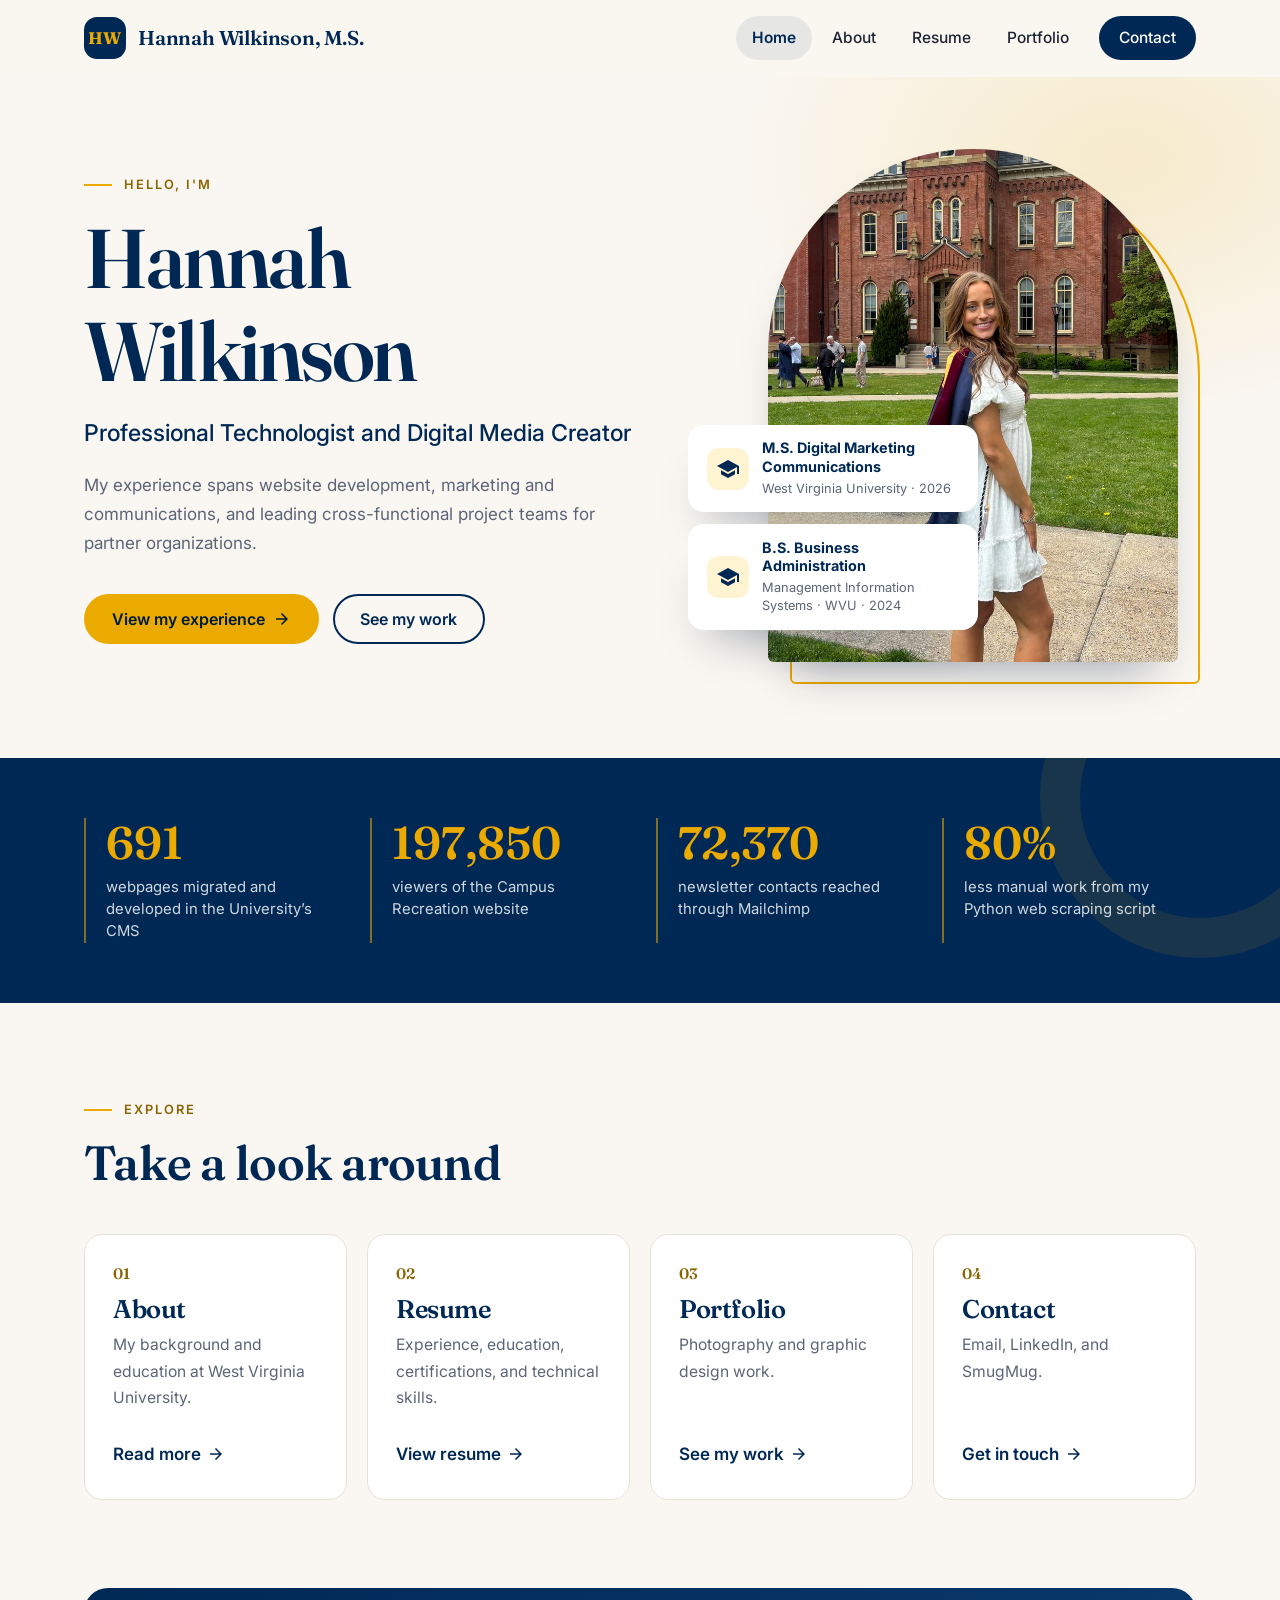
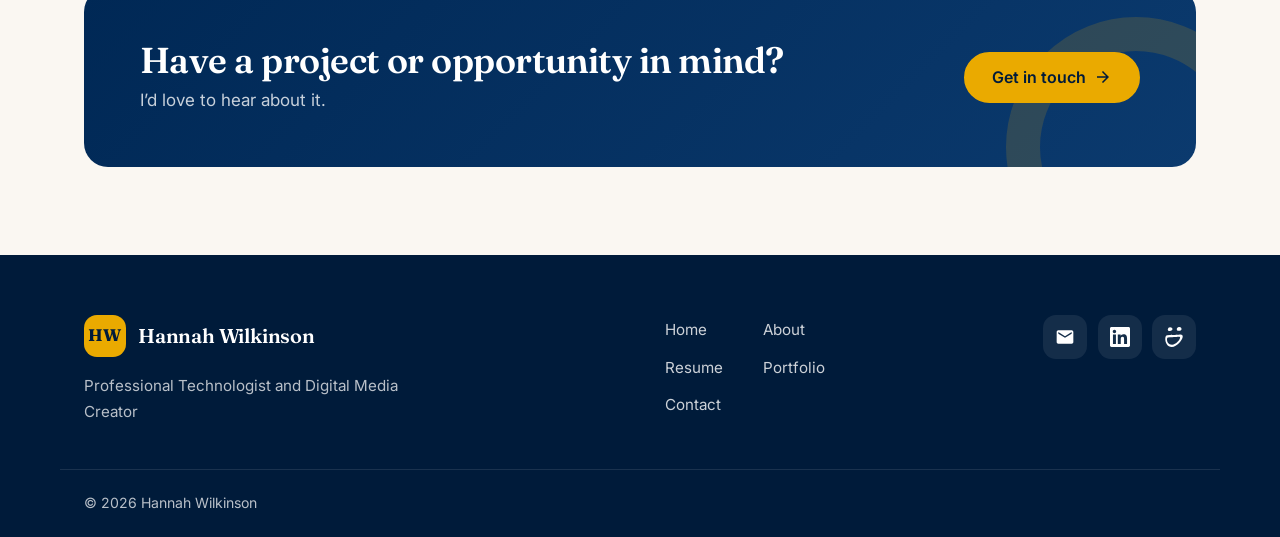
==== index.html @ df485276 "Add wedding, Audi, and graduation portrait photos; feature first photo in odd-sized collections Co-A" ====
<!doctype html>
<html lang="en">
  <head>
    <meta charset="utf-8" />
    <meta name="viewport" content="width=device-width, initial-scale=1" />
    <title>Hannah Wilkinson</title>
    <meta name="description" content="Hannah Wilkinson: website development, digital marketing, and project management experience, education, certifications, and skills." />
    <link rel="icon" href="favicon.svg" type="image/svg+xml" />
    <meta name="theme-color" content="#faf7f2" />
    <link rel="preconnect" href="https://fonts.googleapis.com" />
    <link rel="preconnect" href="https://fonts.gstatic.com" crossorigin />
    <link rel="stylesheet" href="https://fonts.googleapis.com/css2?family=Fraunces:opsz,wght@9..144,500;9..144,600;9..144,700&amp;family=Inter:wght@400;500;600;700&amp;display=swap" />
    <link rel="stylesheet" href="styles.css?v=20261120f" />
  </head>
  <body>
    <a class="skip-link" href="#main">Skip to main content</a>

    <header class="site-header">
      <div class="container nav">
        <a class="logo" href="index.html">
          <span class="logo-mark" aria-hidden="true">HW</span>
          <span class="logo-text">Hannah Wilkinson, M.S.</span>
        </a>
        <button class="menu-toggle" aria-expanded="false" aria-controls="site-nav">
          <span class="menu-icon" aria-hidden="true"></span>
          <span class="sr-only">Menu</span>
        </button>
        <nav id="site-nav" aria-label="Main">
          <ul>
            <li><a href="index.html" aria-current="page">Home</a></li>
            <li><a href="about.html">About</a></li>
            <li><a href="resume.html">Resume</a></li>
            <li><a href="portfolio.html">Portfolio</a></li>
            <li><a href="contact.html" class="nav-cta">Contact</a></li>
          </ul>
        </nav>
      </div>
    </header>

    <main id="main" class="page-home">
      <section class="hero">
        <div class="container hero-grid">
          <div class="hero-text">
            <p class="eyebrow">Hello, I'm</p>
            <h1>Hannah Wilkinson</h1>
            <p class="lead">Professional Technologist and Digital Media Creator</p>
            <p class="hero-sub">My experience spans website development, marketing and communications, and leading cross-functional project teams for partner organizations.</p>
            <div class="hero-actions">
              <a class="btn" href="resume.html">View my experience <svg class="btn-icon" viewBox="0 0 24 24" aria-hidden="true" focusable="false"><path d="M12 4l-1.41 1.41L16.17 11H4v2h12.17l-5.58 5.59L12 20l8-8-8-8z"/></svg></a>
              <a class="btn btn-ghost" href="portfolio.html">See my work</a>
            </div>
          </div>
          <div class="hero-media">
            <div class="hero-frame">
              <div class="hero-photo">
                <img src="images/about/hannah-portrait.jpg" width="800" height="1000" fetchpriority="high" alt="Hannah Wilkinson smiling over her shoulder in a white dress and graduation stole, in front of a historic red-brick campus building." />
              </div>
            </div>
            <div class="hero-badges">
              <div class="hero-badge hero-badge--ms">
                <span class="hero-badge-icon"><svg viewBox="0 0 24 24" aria-hidden="true" focusable="false"><path d="M5 13.18v4L12 21l7-3.82v-4L12 17l-7-3.82zM12 3 1 9l11 6 9-4.91V17h2V9L12 3z"/></svg></span>
                <span><strong>M.S. Digital Marketing Communications</strong><span>West Virginia University · 2026</span></span>
              </div>
              <div class="hero-badge hero-badge--bs">
                <span class="hero-badge-icon"><svg viewBox="0 0 24 24" aria-hidden="true" focusable="false"><path d="M5 13.18v4L12 21l7-3.82v-4L12 17l-7-3.82zM12 3 1 9l11 6 9-4.91V17h2V9L12 3z"/></svg></span>
                <span><strong>B.S. Business Administration</strong><span>Management Information Systems · WVU · 2024</span></span>
              </div>
            </div>
          </div>
        </div>
      </section>

      <section class="stats" aria-label="Highlights">
        <div class="container stats-grid">
          <div class="stat"><span class="stat-num" data-count="691">691</span><span class="stat-label">webpages migrated and developed in the University’s CMS</span></div>
          <div class="stat"><span class="stat-num" data-count="197850">197,850</span><span class="stat-label">viewers of the Campus Recreation website</span></div>
          <div class="stat"><span class="stat-num" data-count="72370">72,370</span><span class="stat-label">newsletter contacts reached through Mailchimp</span></div>
          <div class="stat"><span class="stat-num" data-count="80" data-suffix="%">80%</span><span class="stat-label">less manual work from my Python web scraping script</span></div>
        </div>
      </section>

      <section class="section explore">
        <div class="container">
          <div class="section-head">
            <p class="eyebrow">Explore</p>
            <h2>Take a look around</h2>
          </div>
          <div class="explore-grid">
            <a class="explore-card" href="about.html"><span class="explore-num">01</span><h3>About</h3><p>My background and education at West Virginia University.</p><span class="explore-link">Read more <svg viewBox="0 0 24 24" aria-hidden="true" focusable="false"><path d="M12 4l-1.41 1.41L16.17 11H4v2h12.17l-5.58 5.59L12 20l8-8-8-8z"/></svg></span></a>
            <a class="explore-card" href="resume.html"><span class="explore-num">02</span><h3>Resume</h3><p>Experience, education, certifications, and technical skills.</p><span class="explore-link">View resume <svg viewBox="0 0 24 24" aria-hidden="true" focusable="false"><path d="M12 4l-1.41 1.41L16.17 11H4v2h12.17l-5.58 5.59L12 20l8-8-8-8z"/></svg></span></a>
            <a class="explore-card" href="portfolio.html"><span class="explore-num">03</span><h3>Portfolio</h3><p>Photography and graphic design work.</p><span class="explore-link">See my work <svg viewBox="0 0 24 24" aria-hidden="true" focusable="false"><path d="M12 4l-1.41 1.41L16.17 11H4v2h12.17l-5.58 5.59L12 20l8-8-8-8z"/></svg></span></a>
            <a class="explore-card" href="contact.html"><span class="explore-num">04</span><h3>Contact</h3><p>Email, LinkedIn, and SmugMug.</p><span class="explore-link">Get in touch <svg viewBox="0 0 24 24" aria-hidden="true" focusable="false"><path d="M12 4l-1.41 1.41L16.17 11H4v2h12.17l-5.58 5.59L12 20l8-8-8-8z"/></svg></span></a>
          </div>
        </div>
      </section>

      <section class="cta-band">
        <div class="container">
          <div class="cta-inner">
            <div>
              <h2>Have a project or opportunity in mind?</h2>
              <p>I’d love to hear about it.</p>
            </div>
            <a class="btn" href="contact.html">Get in touch <svg class="btn-icon" viewBox="0 0 24 24" aria-hidden="true" focusable="false"><path d="M12 4l-1.41 1.41L16.17 11H4v2h12.17l-5.58 5.59L12 20l8-8-8-8z"/></svg></a>
          </div>
        </div>
      </section>
    </main>

    <footer class="site-footer">
      <div class="container footer-inner">
        <div class="footer-brand">
          <a class="logo logo-light" href="index.html">
            <span class="logo-mark" aria-hidden="true">HW</span>
            <span class="logo-text">Hannah Wilkinson</span>
          </a>
          <p>Professional Technologist and Digital Media Creator</p>
        </div>
        <nav class="footer-nav" aria-label="Footer">
          <ul>
            <li><a href="index.html">Home</a></li>
            <li><a href="about.html">About</a></li>
            <li><a href="resume.html">Resume</a></li>
            <li><a href="portfolio.html">Portfolio</a></li>
            <li><a href="contact.html">Contact</a></li>
          </ul>
        </nav>
        <ul class="footer-social">
          <li><a href="mailto:hannahgracewvu@gmail.com" aria-label="Email"><svg viewBox="0 0 24 24" aria-hidden="true" focusable="false"><path d="M20 4H4c-1.1 0-1.99.9-1.99 2L2 18c0 1.1.9 2 2 2h16c1.1 0 2-.9 2-2V6c0-1.1-.9-2-2-2zm0 4-8 5-8-5V6l8 5 8-5v2z"/></svg></a></li>
          <li><a href="https://www.linkedin.com/in/hannahwilkinson0926" target="_blank" rel="noopener" aria-label="LinkedIn (opens in a new tab)"><svg viewBox="0 0 24 24" aria-hidden="true" focusable="false"><path d="M20.447 20.452h-3.554v-5.569c0-1.328-.027-3.037-1.852-3.037-1.853 0-2.136 1.445-2.136 2.939v5.667H9.351V9h3.414v1.561h.046c.477-.9 1.637-1.85 3.37-1.85 3.601 0 4.267 2.37 4.267 4.99v6.286zM5.337 7.433c-1.144 0-2.063-.926-2.063-2.065 0-1.138.92-2.063 2.063-2.063 1.14 0 2.064.925 2.064 2.063 0 1.139-.925 2.065-2.064 2.065zm1.782 13.019H3.555V9h3.564v11.452zM22.225 0H1.771C.792 0 0 .774 0 1.729v20.542C0 23.227.792 24 1.771 24h20.451C23.2 24 24 23.227 24 22.271V1.729C24 .774 23.2 0 22.222 0h.003z"/></svg></a></li>
          <li><a href="https://hannahwilkinson.smugmug.com" target="_blank" rel="noopener" aria-label="SmugMug (opens in a new tab)"><svg viewBox="0 0 24 24" aria-hidden="true" focusable="false"><path d="M18.31 0l-.35.01c-1.55.13-2.46 1.2-2.6 2.28-.15 1.2.65 2.4 2.58 2.28 2.15-.12 3.09-1.2 3.1-2.28.02-1.15-1-2.28-2.73-2.29zM7.21.34A2.66 2.66 0 004.56 2.6C4.41 3.73 5.12 4.87 7 4.85c2.23-.04 3.31-1.37 3.16-2.57-.12-1-1.09-1.92-2.94-1.94zm12.35 8.71a7 7 0 00-.4.02c-5.28.54-5.54.6-15.26.82C-.2 9.9.62 24 9.38 24c8.2 0 18.12-15.15 10.18-14.95zm-1.1 2.7c3.18-.07-2.9 9.53-8.8 9.56-7.46 0-6.44-8.8-5.18-8.85 8.67-.35 10.88-.64 13.98-.71Z"/></svg></a></li>
        </ul>
      </div>
      <div class="container footer-bottom">
        <p>&copy; <span id="year"></span> Hannah Wilkinson</p>
      </div>
    </footer>

    <script src="script.js?v=20261120f"></script>
  </body>
</html>
---- styles.css ----
/* ==========================================================
   Hannah Wilkinson: site styles
   Colors and fonts live in :root, so change them there.
   ========================================================== */
:root {
  --navy: #002855;
  --navy-deep: #001b3a;
  --navy-soft: #0b3a6e;
  --gold: #eaaa00;
  --gold-text: #8a6400;   /* darker gold for small text on light backgrounds */
  --gold-soft: #fff4d1;
  --ink: #1c2434;
  --body: #3b4558;
  --muted: #5b6577;
  --line: #e8e2d6;
  --cream: #faf7f2;
  --cream-deep: #f3ede2;
  --white: #ffffff;

  --radius: 18px;
  --radius-lg: 24px;
  --shadow-sm: 0 1px 2px rgba(0, 27, 58, 0.06), 0 4px 12px rgba(0, 27, 58, 0.05);
  --shadow-lg: 0 28px 50px -24px rgba(0, 27, 58, 0.4);

  --font-display: "Fraunces", Georgia, "Times New Roman", serif;
  --font-body: "Inter", system-ui, -apple-system, "Segoe UI", sans-serif;

  --max: 1160px;
  --header-h: 76px;
  --ease: cubic-bezier(0.2, 0.7, 0.2, 1);
}

/* ---------- Base ---------- */
*, *::before, *::after { box-sizing: border-box; }

html { scroll-behavior: smooth; scroll-padding-top: calc(var(--header-h) + 1.5rem); }

body {
  margin: 0;
  min-height: 100vh;
  display: flex;
  flex-direction: column;
  font-family: var(--font-body);
  font-size: 1.0625rem;
  line-height: 1.7;
  color: var(--body);
  background: var(--cream);
  -webkit-font-smoothing: antialiased;
}
main { flex: 1; }

img { max-width: 100%; height: auto; }
a { color: var(--navy); }

h1, h2, h3 {
  font-family: var(--font-display);
  font-weight: 600;
  line-height: 1.12;
  letter-spacing: -0.015em;
  color: var(--navy);
}
h4 { color: var(--ink); }

.container { max-width: var(--max); margin: 0 auto; padding-left: 1.5rem; padding-right: 1.5rem; }
.section { padding-top: 5.5rem; padding-bottom: 5.5rem; }

.sr-only { position: absolute; width: 1px; height: 1px; padding: 0; margin: -1px; overflow: hidden; clip: rect(0, 0, 0, 0); white-space: nowrap; border: 0; }

.skip-link { position: absolute; left: -999px; top: 1rem; z-index: 100; padding: 0.6rem 1rem; background: var(--white); border-radius: 10px; box-shadow: var(--shadow-lg); }
.skip-link:focus { left: 1rem; }

:focus-visible { outline: 3px solid var(--gold); outline-offset: 3px; }

.eyebrow {
  display: inline-flex;
  align-items: center;
  gap: 0.75rem;
  margin: 0 0 1rem;
  font-family: var(--font-body);
  font-size: 0.8rem;
  font-weight: 600;
  letter-spacing: 0.16em;
  text-transform: uppercase;
  color: var(--gold-text);
}
.eyebrow::before { content: ""; width: 28px; height: 2px; background: var(--gold); }

/* ---------- Buttons ---------- */
.btn {
  display: inline-flex;
  align-items: center;
  gap: 0.55rem;
  padding: 0.85rem 1.6rem;
  font: 600 1rem/1.2 var(--font-body);
  text-decoration: none;
  color: var(--navy-deep);
  background: var(--gold);
  border: 2px solid var(--gold);
  border-radius: 999px;
  cursor: pointer;
  transition: transform 0.2s var(--ease), box-shadow 0.2s var(--ease), background 0.2s, color 0.2s;
}
.btn:hover { transform: translateY(-2px); box-shadow: 0 12px 24px -12px rgba(234, 170, 0, 0.9); }
.btn-icon { width: 18px; height: 18px; fill: currentColor; transition: transform 0.2s var(--ease); }
.btn:hover .btn-icon { transform: translateX(3px); }
.btn-ghost { color: var(--navy); background: transparent; border-color: var(--navy); }
.btn-ghost:hover { color: var(--white); background: var(--navy); box-shadow: 0 12px 24px -12px rgba(0, 40, 85, 0.7); }

/* ---------- Header ---------- */
.site-header {
  position: sticky;
  top: 0;
  z-index: 50;
  background: rgba(250, 247, 242, 0.86);
  -webkit-backdrop-filter: saturate(180%) blur(14px);
  backdrop-filter: saturate(180%) blur(14px);
  border-bottom: 1px solid transparent;
  transition: border-color 0.25s, box-shadow 0.25s;
}
.site-header.scrolled { border-bottom-color: var(--line); box-shadow: 0 8px 24px -18px rgba(0, 27, 58, 0.35); }
.nav { display: flex; align-items: center; justify-content: space-between; height: var(--header-h); }

.logo { display: inline-flex; align-items: center; gap: 0.75rem; color: var(--navy); text-decoration: none; }
.logo-mark {
  display: grid;
  place-items: center;
  width: 42px;
  height: 42px;
  border-radius: 13px;
  background: var(--navy);
  color: var(--gold);
  font: 700 1.05rem/1 var(--font-display);
  letter-spacing: 0.02em;
}
.logo-text { font: 600 1.25rem/1 var(--font-display); letter-spacing: -0.01em; }

.site-header nav ul { display: flex; align-items: center; gap: 0.25rem; margin: 0; padding: 0; list-style: none; }
.site-header nav a {
  display: block;
  padding: 0.55rem 1rem;
  border-radius: 999px;
  color: var(--ink);
  font-size: 0.97rem;
  font-weight: 500;
  text-decoration: none;
  transition: background 0.2s, color 0.2s;
}
.site-header nav a:hover { color: var(--navy); background: rgba(0, 40, 85, 0.06); }
.site-header nav a[aria-current="page"] { color: var(--navy); background: rgba(0, 40, 85, 0.08); font-weight: 600; }
.site-header nav a.nav-cta { margin-left: 0.6rem; padding-inline: 1.25rem; color: var(--white); background: var(--navy); }
.site-header nav a.nav-cta:hover { background: var(--navy-deep); }
.site-header nav a.nav-cta[aria-current="page"] { box-shadow: inset 0 0 0 2px var(--gold); }

.menu-toggle {
  display: none;
  align-items: center;
  justify-content: center;
  width: 46px;
  height: 46px;
  padding: 0;
  background: var(--white);
  border: 1px solid var(--line);
  border-radius: 13px;
  cursor: pointer;
}
.menu-icon, .menu-icon::before, .menu-icon::after {
  display: block;
  width: 20px;
  height: 2px;
  background: var(--navy);
  border-radius: 2px;
  transition: transform 0.25s var(--ease), background 0.2s;
}
.menu-icon { position: relative; }
.menu-icon::before, .menu-icon::after { content: ""; position: absolute; left: 0; }
.menu-icon::before { top: -6px; }
.menu-icon::after { top: 6px; }
.menu-toggle[aria-expanded="true"] .menu-icon { background: transparent; }
.menu-toggle[aria-expanded="true"] .menu-icon::before { transform: translateY(6px) rotate(45deg); }
.menu-toggle[aria-expanded="true"] .menu-icon::after { transform: translateY(-6px) rotate(-45deg); }

/* ---------- Home: hero ---------- */
.hero {
  position: relative;
  overflow: hidden;
  padding: 4.5rem 0 6rem;
  background: radial-gradient(640px 420px at 88% 12%, rgba(234, 170, 0, 0.16), transparent 62%);
}
.hero-grid { display: grid; grid-template-columns: minmax(0, 1.15fr) minmax(0, 0.85fr); gap: 4rem; align-items: center; }
.hero h1 { margin: 0 0 1rem; font-size: clamp(3rem, 6.5vw, 5.25rem); letter-spacing: -0.03em; }
.hero .lead { margin: 0 0 1.1rem; font-size: clamp(1.2rem, 2.2vw, 1.45rem); font-weight: 500; color: var(--navy); }
.hero-sub { max-width: 34rem; margin: 0 0 2.25rem; color: var(--muted); }
.hero-actions { display: flex; flex-wrap: wrap; gap: 0.85rem; }

.hero-media { position: relative; justify-self: center; width: min(100%, 410px); }
.hero-frame { position: relative; isolation: isolate; }
.hero-frame::before {
  content: "";
  position: absolute;
  inset: 22px -22px -22px 22px;
  z-index: -1;
  border: 2px solid var(--gold);
  border-radius: 999px 999px 28px 28px;
}
.hero-photo { aspect-ratio: 4 / 5; overflow: hidden; border-radius: 999px 999px 28px 28px; box-shadow: var(--shadow-lg); background: var(--cream-deep); }
.hero-photo img { display: block; width: 100%; height: 100%; object-fit: cover; }
.hero-badges { position: absolute; left: -5rem; bottom: 2rem; z-index: 2; display: flex; flex-direction: column; align-items: flex-start; gap: 0.75rem; width: 290px; }
.hero-badge {
  display: flex;
  align-items: center;
  gap: 0.85rem;
  width: 100%;
  padding: 0.9rem 1.15rem;
  background: var(--white);
  border-radius: 16px;
  box-shadow: var(--shadow-lg);
}
.hero-badge-icon { flex: none; display: grid; place-items: center; width: 42px; height: 42px; border-radius: 12px; background: var(--gold-soft); }
.hero-badge-icon svg { width: 24px; height: 24px; fill: var(--navy); }
.hero-badge strong { display: block; font-size: 0.9rem; line-height: 1.3; color: var(--navy); }
.hero-badge strong + span { display: block; margin-top: 0.2rem; font-size: 0.8rem; line-height: 1.4; color: var(--muted); }

/* ---------- Home: stats ---------- */
.stats { position: relative; overflow: hidden; padding: 3.75rem 0; background: var(--navy); }
.stats::after { content: ""; position: absolute; right: -80px; top: -120px; width: 320px; height: 320px; border: 40px solid rgba(234, 170, 0, 0.1); border-radius: 50%; }
.stats-grid { position: relative; z-index: 1; display: grid; grid-template-columns: repeat(4, minmax(0, 1fr)); gap: 2rem; }
.stat { padding-left: 1.25rem; border-left: 2px solid rgba(234, 170, 0, 0.55); }
.stat-num { display: block; font: 600 clamp(2rem, 3.8vw, 2.85rem)/1.1 var(--font-display); color: var(--gold); font-variant-numeric: tabular-nums; }
.stat-label { display: block; margin-top: 0.5rem; font-size: 0.93rem; line-height: 1.5; color: rgba(255, 255, 255, 0.82); }

/* ---------- Section heading ---------- */
.section-head { max-width: 40rem; margin-bottom: 2.75rem; }
.section-head h2 { margin: 0; font-size: clamp(2.1rem, 4vw, 3rem); }

/* ---------- Home: explore cards ---------- */
.explore-grid { display: grid; grid-template-columns: repeat(auto-fit, minmax(min(100%, 240px), 1fr)); gap: 1.25rem; }
.explore-card {
  position: relative;
  display: flex;
  flex-direction: column;
  overflow: hidden;
  padding: 1.9rem 1.75rem;
  color: var(--body);
  text-decoration: none;
  background: var(--white);
  border: 1px solid var(--line);
  border-radius: var(--radius);
  transition: transform 0.3s var(--ease), box-shadow 0.3s var(--ease), border-color 0.3s;
}
.explore-card::after { content: ""; position: absolute; left: 0; right: 0; bottom: 0; height: 4px; background: var(--gold); transform: scaleX(0); transform-origin: left; transition: transform 0.35s var(--ease); }
.explore-card:hover, .explore-card:focus-visible { transform: translateY(-6px); border-color: transparent; box-shadow: var(--shadow-lg); }
.explore-card:hover::after, .explore-card:focus-visible::after { transform: scaleX(1); }
.explore-num { font: 600 0.95rem/1 var(--font-display); color: var(--gold-text); }
.explore-card h3 { margin: 0.9rem 0 0.5rem; font-size: 1.6rem; }
.explore-card p { margin: 0 0 1.75rem; font-size: 0.98rem; color: var(--muted); }
.explore-link { display: inline-flex; align-items: center; gap: 0.4rem; margin-top: auto; font-weight: 600; color: var(--navy); }
.explore-link svg { width: 18px; height: 18px; fill: currentColor; transition: transform 0.25s var(--ease); }
.explore-card:hover .explore-link svg { transform: translateX(4px); }

/* ---------- Home: call to action ---------- */
.cta-band { padding-bottom: 5.5rem; }
.cta-inner {
  position: relative;
  overflow: hidden;
  display: flex;
  flex-wrap: wrap;
  align-items: center;
  justify-content: space-between;
  gap: 1.75rem;
  padding: 3.25rem 3.5rem;
  border-radius: var(--radius-lg);
  background: linear-gradient(135deg, var(--navy) 0%, var(--navy-soft) 100%);
}
.cta-inner::after { content: ""; position: absolute; right: -70px; bottom: -110px; width: 260px; height: 260px; border: 34px solid rgba(234, 170, 0, 0.16); border-radius: 50%; }
.cta-inner > * { position: relative; z-index: 1; }
.cta-inner h2 { margin: 0 0 0.35rem; font-size: clamp(1.6rem, 3vw, 2.25rem); color: var(--white); }
.cta-inner p { margin: 0; color: rgba(255, 255, 255, 0.78); }

/* ---------- Inner page hero ---------- */
.page-hero {
  padding: 4.5rem 0 3.75rem;
  background:
    radial-gradient(720px 320px at 92% 0%, rgba(234, 170, 0, 0.17), transparent 62%),
    linear-gradient(180deg, var(--cream-deep) 0%, var(--cream) 100%);
  border-bottom: 1px solid var(--line);
}
.page-hero h1 { margin: 0 0 0.85rem; font-size: clamp(2.6rem, 5.5vw, 4rem); letter-spacing: -0.025em; }
.page-intro-text { max-width: 42rem; margin: 0; font-size: 1.15rem; color: var(--muted); }

/* Inner page hero with a photo on the right (Contact) */
.page-hero--split { padding-top: 3.5rem; padding-bottom: 3.25rem; }
.page-hero--split .container { display: grid; grid-template-columns: minmax(0, 1fr) auto; gap: 3rem; align-items: center; }
.page-hero-photo { position: relative; isolation: isolate; width: 210px; margin: 0 0.9rem 0.9rem 0; }
.page-hero-photo::before { content: ""; position: absolute; inset: 12px -12px -12px 12px; z-index: -1; border: 2px solid var(--gold); border-radius: 999px 999px 24px 24px; }
.page-hero-photo img { display: block; width: 100%; aspect-ratio: 4 / 5; object-fit: cover; border-radius: 999px 999px 24px 24px; box-shadow: var(--shadow-lg); }

.page-hero-actions { display: flex; flex-wrap: wrap; gap: 0.85rem; }
.page-hero--split .page-hero-actions { justify-self: end; }
.btn:hover .btn-icon-down { transform: translateY(2px); }
.jump-links { display: flex; flex-wrap: wrap; gap: 0.6rem; margin-top: 1.5rem; }
.jump-links a {
  padding: 0.5rem 1.1rem;
  font-size: 0.93rem;
  font-weight: 500;
  color: var(--navy);
  text-decoration: none;
  background: var(--white);
  border: 1px solid var(--line);
  border-radius: 999px;
  transition: background 0.2s, border-color 0.2s, transform 0.2s var(--ease);
}
.jump-links a:hover { background: var(--gold-soft); border-color: var(--gold); transform: translateY(-1px); }

/* ---------- Resume ---------- */
.page-resume .section { padding-top: 4rem; padding-bottom: 1rem; }
.page-resume .section:last-child { padding-bottom: 5.5rem; }
.page-resume .section > h2 { display: flex; align-items: center; gap: 1rem; margin: 0 0 2rem; font-size: clamp(1.9rem, 3.5vw, 2.5rem); }
.page-resume .section > h2::after { content: ""; flex: 1; height: 1px; background: var(--line); }

/* Timeline of organizations */
.org {
  position: relative;
  margin: 0 0 1.5rem 2.25rem;
  padding: 1.85rem 2rem;
  background: var(--white);
  border: 1px solid var(--line);
  border-radius: var(--radius);
  box-shadow: var(--shadow-sm);
}
.org::before {
  content: "";
  position: absolute;
  left: calc(-2.25rem - 1px);
  top: 2.15rem;
  width: 14px;
  height: 14px;
  background: var(--white);
  border: 3px solid var(--gold);
  border-radius: 50%;
  transform: translateX(-50%);
  z-index: 1;
}
.org::after {
  content: "";
  position: absolute;
  left: calc(-2.25rem - 1px);
  top: 2.15rem;
  bottom: -1.5rem;
  width: 2px;
  background: var(--line);
  transform: translateX(-50%);
}
.org:last-of-type::after { display: none; }

.org h3 {
  margin: 0 0 1.25rem;
  padding-bottom: 1.1rem;
  font-size: 1.32rem;
  line-height: 1.3;
  border-bottom: 1px solid var(--line);
}
.place {
  display: flex;
  align-items: center;
  gap: 0.35rem;
  margin-top: 0.45rem;
  font: 500 0.88rem/1.3 var(--font-body);
  letter-spacing: 0;
  color: var(--muted);
}
.place::before {
  content: "";
  flex: none;
  width: 15px;
  height: 15px;
  background: var(--gold-text);
  -webkit-mask: url("data:image/svg+xml,%3Csvg xmlns='http://www.w3.org/2000/svg' viewBox='0 0 24 24'%3E%3Cpath d='M12 2C8.13 2 5 5.13 5 9c0 5.25 7 13 7 13s7-7.75 7-13c0-3.87-3.13-7-7-7zm0 9.5a2.5 2.5 0 1 1 0-5 2.5 2.5 0 0 1 0 5z'/%3E%3C/svg%3E") center / contain no-repeat;
  mask: url("data:image/svg+xml,%3Csvg xmlns='http://www.w3.org/2000/svg' viewBox='0 0 24 24'%3E%3Cpath d='M12 2C8.13 2 5 5.13 5 9c0 5.25 7 13 7 13s7-7.75 7-13c0-3.87-3.13-7-7-7zm0 9.5a2.5 2.5 0 1 1 0-5 2.5 2.5 0 0 1 0 5z'/%3E%3C/svg%3E") center / contain no-repeat;
}

.role + .role { margin-top: 1.5rem; padding-top: 1.5rem; border-top: 1px dashed var(--line); }
.role-head { display: flex; justify-content: space-between; align-items: flex-start; gap: 1.5rem; }
.role-head h4 { margin: 0; font-size: 1.05rem; font-weight: 600; line-height: 1.45; }
.dates {
  flex: none;
  margin: 0;
  padding: 0.3rem 0.8rem;
  font-size: 0.82rem;
  font-weight: 600;
  white-space: nowrap;
  color: var(--navy);
  background: var(--gold-soft);
  border-radius: 999px;
}
.role ul { margin: 0.8rem 0 0; padding-left: 1.15rem; }
.role li { margin: 0.35rem 0; }
.role li::marker { color: var(--gold); }
.role p:not(.dates) { margin: 0.7rem 0 0; }

/* Certification and skill cards */
.details { display: grid; grid-template-columns: repeat(auto-fill, minmax(min(100%, 300px), 1fr)); gap: 1.25rem; margin: 0; }
.card {
  position: relative;
  overflow: hidden;
  padding: 1.6rem 1.6rem 1.5rem;
  background: var(--white);
  border: 1px solid var(--line);
  border-radius: var(--radius);
  box-shadow: var(--shadow-sm);
  transition: transform 0.25s var(--ease), box-shadow 0.25s var(--ease);
}
.card::before { content: ""; position: absolute; inset: 0 0 auto; height: 4px; background: linear-gradient(90deg, var(--gold), #f6cb4b); }
.card:hover { transform: translateY(-3px); box-shadow: var(--shadow-lg); }
.card dt { margin-bottom: 0.5rem; font: 600 1.2rem/1.3 var(--font-display); color: var(--navy); }
.card dd { margin: 0; font-size: 0.98rem; }
.card dd a { text-decoration-color: rgba(0, 40, 85, 0.3); text-underline-offset: 3px; transition: color 0.2s, text-decoration-color 0.2s; }
.card dd a:hover { color: var(--gold-text); text-decoration-color: var(--gold); }

/* ---------- Portfolio ---------- */
.page-portfolio .section { padding-top: 4rem; }
.gallery-title { display: flex; align-items: center; gap: 1rem; margin: 0 0 1.75rem; font-size: clamp(1.7rem, 3vw, 2.2rem); }
.gallery-title::after { content: ""; flex: 1; height: 1px; background: var(--line); }
[hidden] { display: none !important; }

/* Filter buttons (stick under the header while you scroll) */
.filter-bar {
  position: sticky;
  top: calc(var(--header-h) + 0.75rem);
  z-index: 5;
  display: flex;
  flex-wrap: wrap;
  gap: 0.35rem;
  width: fit-content;
  max-width: 100%;
  margin: 0 0 3.25rem;
  padding: 0.45rem;
  background: rgba(255, 255, 255, 0.9);
  -webkit-backdrop-filter: blur(12px);
  backdrop-filter: blur(12px);
  border: 1px solid var(--line);
  border-radius: 999px;
  box-shadow: var(--shadow-sm);
}
.filter-chip {
  display: inline-flex;
  align-items: center;
  gap: 0.45rem;
  padding: 0.55rem 1rem;
  font: 500 0.95rem/1 var(--font-body);
  color: var(--ink);
  background: transparent;
  border: 0;
  border-radius: 999px;
  cursor: pointer;
  white-space: nowrap;
  transition: background 0.2s, color 0.2s;
}
.filter-chip:hover { background: rgba(0, 40, 85, 0.07); }
.filter-chip[aria-pressed="true"] { color: var(--white); background: var(--navy); }
.chip-count { min-width: 1.4rem; padding: 0.2rem 0.4rem; font-size: 0.72rem; font-weight: 700; text-align: center; color: var(--muted); background: rgba(0, 40, 85, 0.08); border-radius: 999px; }
.filter-chip[aria-pressed="true"] .chip-count { color: var(--navy-deep); background: var(--gold); }

/* Collections */
.gallery-group + .gallery-group { margin-top: 4.5rem; }
.collection + .collection { margin-top: 3rem; }
.collection-title { display: flex; align-items: baseline; gap: 0.75rem; margin: 0 0 1.25rem; font-size: 1.4rem; }
.collection-count { font: 500 0.85rem/1 var(--font-body); letter-spacing: 0; color: var(--muted); }

/* Photos share one shape, so they sit in an even 2-column grid */
.gallery { display: grid; grid-template-columns: repeat(auto-fill, minmax(min(100%, 420px), 1fr)); gap: 1.25rem; margin: 0; padding: 0; list-style: none; }
/* Photo thumbnails share one 3:2 shape; a vertical photo is cropped for the grid only (the viewer shows it whole) */
.gallery:not(.gallery--graphics) img { aspect-ratio: 3 / 2; object-fit: cover; }
/* Odd-sized photo collections: the first photo becomes a wide featured shot so the rest fill even rows (two-column screens only) */
@media (min-width: 908px) {
  .gallery:not(.gallery--graphics):has(> li:nth-child(odd):last-child):has(> li:nth-child(3)) > li:first-child { grid-column: 1 / -1; }
  .gallery:not(.gallery--graphics):has(> li:nth-child(odd):last-child):has(> li:nth-child(3)) > li:first-child img { aspect-ratio: 16 / 9; }
}
/* Graphics: 3 banners then 3 spotlights, so a 3-column grid gives two even rows */
.gallery--graphics { grid-template-columns: repeat(3, minmax(0, 1fr)); align-items: start; }
/* The first three are banners; give them one shared shape so the row's bottoms line up (the viewer still shows the full image) */
.gallery--graphics li:nth-child(-n+3) img { aspect-ratio: 40 / 21; object-fit: cover; }
.gallery figure {
  position: relative;
  overflow: hidden;
  margin: 0;
  border-radius: 16px;
  background: var(--cream-deep);
  box-shadow: var(--shadow-sm);
  cursor: zoom-in;
}
.gallery figure:focus-visible { outline: 3px solid var(--gold); outline-offset: 3px; }
.gallery img { display: block; width: 100%; height: auto; transition: transform 0.6s var(--ease); }
.gallery figure:hover img, .gallery figure:focus-visible img { transform: scale(1.045); }
.gallery figcaption {
  position: absolute;
  inset: auto 0 0 0;
  padding: 2.75rem 1.1rem 0.95rem;
  font-size: 0.95rem;
  font-weight: 600;
  color: var(--white);
  background: linear-gradient(transparent, rgba(0, 20, 45, 0.88));
  opacity: 0;
  transform: translateY(8px);
  transition: opacity 0.3s, transform 0.3s var(--ease);
}
.gallery figure:hover figcaption, .gallery figure:focus-visible figcaption { opacity: 1; transform: none; }
@media (hover: none) { .gallery figcaption { opacity: 1; transform: none; } }

/* Lightbox */
.lightbox {
  width: 100%;
  height: 100%;
  max-width: none;
  max-height: none;
  margin: 0;
  padding: 0;
  color: var(--white);
  background: transparent;
  border: 0;
}
.lightbox::backdrop { background: rgba(0, 14, 32, 0.93); -webkit-backdrop-filter: blur(6px); backdrop-filter: blur(6px); }
.lb-stage { display: grid; place-items: center; height: 100%; padding: 4.5rem 5.5rem 3rem; }
.lb-figure { display: flex; flex-direction: column; align-items: center; gap: 1rem; max-width: 100%; max-height: 100%; margin: 0; }
.lb-img { display: block; max-width: 100%; max-height: calc(100vh - 11rem); width: auto; height: auto; object-fit: contain; border-radius: 12px; box-shadow: 0 30px 60px -20px rgba(0, 0, 0, 0.6); }
.lb-caption { display: flex; gap: 1rem; align-items: baseline; font-weight: 600; text-align: center; }
.lb-count { font-size: 0.85rem; font-weight: 500; color: rgba(255, 255, 255, 0.6); }
.lb-btn {
  position: absolute;
  display: grid;
  place-items: center;
  width: 50px;
  height: 50px;
  padding: 0;
  color: var(--white);
  background: rgba(255, 255, 255, 0.1);
  border: 1px solid rgba(255, 255, 255, 0.18);
  border-radius: 50%;
  cursor: pointer;
  transition: background 0.2s, transform 0.2s var(--ease);
}
.lb-btn:hover { background: rgba(255, 255, 255, 0.22); }
.lb-btn svg { width: 24px; height: 24px; fill: currentColor; }
.lb-close { top: 1.25rem; right: 1.25rem; }
.lb-prev { left: 1.5rem; top: 50%; transform: translateY(-50%); }
.lb-next { right: 1.5rem; top: 50%; transform: translateY(-50%); }
html.lb-open { overflow: hidden; }

/* ---------- About ---------- */
.about-grid { display: grid; grid-template-columns: minmax(0, 0.85fr) minmax(0, 1.15fr); gap: 5rem; align-items: center; }
.about-photo { position: relative; isolation: isolate; margin: 0 1.5rem 1.5rem 0; }
.about-photo::before { content: ""; position: absolute; inset: 1.5rem -1.5rem -1.5rem 1.5rem; z-index: -1; background: var(--gold-soft); border: 2px solid var(--gold); border-radius: var(--radius-lg); }
.about-photo img { display: block; width: 100%; border-radius: var(--radius-lg); box-shadow: var(--shadow-lg); }
.about-text h1 { margin: 0 0 1.25rem; font-size: clamp(2.6rem, 5vw, 3.75rem); letter-spacing: -0.025em; }
.about-bio { margin: 0; font-size: 1.12rem; line-height: 1.8; }
.about-highlights { display: grid; gap: 0.8rem; margin: 2rem 0; padding: 0; list-style: none; }
.about-highlights li {
  display: flex;
  align-items: center;
  gap: 1rem;
  padding: 0.95rem 1.15rem;
  background: var(--white);
  border: 1px solid var(--line);
  border-radius: 14px;
  box-shadow: var(--shadow-sm);
}
.hl-icon { flex: none; display: grid; place-items: center; width: 42px; height: 42px; border-radius: 12px; background: var(--navy); }
.hl-icon svg { width: 22px; height: 22px; fill: var(--gold); }
.about-highlights strong { display: block; line-height: 1.35; color: var(--navy); }
.about-highlights strong + span { font-size: 0.88rem; color: var(--muted); }
.about-actions { display: flex; flex-wrap: wrap; gap: 0.85rem; }

/* ---------- Contact ---------- */
.page-contact .contact-section { padding-top: 3.25rem; }
.contact-layout { display: grid; grid-template-columns: minmax(0, 1fr) minmax(0, 1fr); gap: 2rem; align-items: stretch; }

.contact-panel {
  position: relative;
  overflow: hidden;
  display: flex;
  flex-direction: column;
  padding: 2.5rem;
  color: var(--navy);
  background: linear-gradient(150deg, #eef4fc 0%, #dce8f7 100%);
  border: 1px solid #cfdcef;
  border-radius: var(--radius-lg);
  box-shadow: var(--shadow-sm);
}
.contact-panel::after { content: ""; position: absolute; right: -90px; bottom: -90px; width: 240px; height: 240px; border: 34px solid rgba(0, 40, 85, 0.05); border-radius: 50%; pointer-events: none; }
.contact-person { margin-bottom: 1.5rem; padding-bottom: 1.25rem; border-bottom: 1px solid #cfdcef; }
.contact-name { margin: 0; font: 600 clamp(1.75rem, 3vw, 2.2rem)/1.12 var(--font-display); letter-spacing: -0.015em; color: var(--navy); }
.contact-role { margin: 0.4rem 0 0; font-size: 1rem; line-height: 1.6; color: #4a5d78; }

.contact-methods { position: relative; z-index: 1; display: grid; gap: 0.75rem; margin: 0; padding: 0; list-style: none; }
.contact-method {
  position: relative;
  display: flex;
  align-items: center;
  gap: 1rem;
  padding: 1rem 1.1rem;
  background: var(--white);
  border: 1px solid #d4e1f2;
  border-radius: 16px;
  box-shadow: 0 1px 2px rgba(0, 40, 85, 0.05);
  transition: border-color 0.2s, box-shadow 0.2s, transform 0.2s var(--ease);
}
.contact-method:hover, .contact-method:focus-within { border-color: var(--gold); box-shadow: 0 10px 22px -14px rgba(0, 40, 85, 0.45); transform: translateX(3px); }
.method-icon { flex: none; display: grid; place-items: center; width: 46px; height: 46px; border-radius: 13px; background: var(--gold); }
.method-icon svg { width: 22px; height: 22px; fill: var(--navy); }
.method-body { display: flex; flex-direction: column; min-width: 0; flex: 1; }
.method-label { font-size: 0.74rem; font-weight: 600; letter-spacing: 0.12em; text-transform: uppercase; color: #5b6d87; }
.method-value { font-weight: 500; color: var(--navy); text-decoration: none; overflow-wrap: break-word; }
.method-value:hover { text-decoration: underline; text-decoration-color: var(--gold); text-underline-offset: 3px; }
.method-value.stretched::after { content: ""; position: absolute; inset: 0; border-radius: 16px; }
.method-value:focus-visible { outline: none; }
.method-value.stretched:focus-visible::after, .method-value:not(.stretched):focus-visible { outline: 3px solid var(--gold); outline-offset: 2px; }
.method-out { flex: none; width: 20px; height: 20px; fill: #8a9bb3; transition: fill 0.2s, transform 0.2s var(--ease); }
.contact-method:hover .method-out { fill: var(--gold-text); transform: translate(2px, -2px); }

.copy-btn {
  position: relative;
  z-index: 1;
  flex: none;
  display: inline-flex;
  align-items: center;
  gap: 0.4rem;
  padding: 0.45rem 0.85rem;
  font: 600 0.85rem/1 var(--font-body);
  color: var(--navy);
  background: transparent;
  border: 1px solid rgba(0, 40, 85, 0.25);
  border-radius: 999px;
  cursor: pointer;
  transition: background 0.2s, color 0.2s, border-color 0.2s;
}
.copy-btn svg { width: 15px; height: 15px; fill: currentColor; }
.copy-btn:hover { color: var(--white); background: var(--navy); border-color: var(--navy); }
.copy-btn.is-copied { color: var(--white); background: #15803d; border-color: #15803d; }

/* Resume link at the bottom of the contact panel */
.panel-resume {
  position: relative;
  z-index: 1;
  display: flex;
  align-items: center;
  justify-content: space-between;
  gap: 1rem;
  margin-top: auto;
  padding: 1.1rem 1.25rem;
  color: var(--white);
  text-decoration: none;
  background: var(--navy);
  border-radius: 16px;
  transition: background 0.2s, transform 0.2s var(--ease), box-shadow 0.2s;
}
.contact-methods { margin-bottom: 1.5rem; }
.panel-resume:hover { background: var(--navy-deep); transform: translateY(-2px); box-shadow: 0 12px 24px -14px rgba(0, 27, 58, 0.6); }
.panel-resume-text strong { display: block; font-size: 1rem; }
.panel-resume-text span { font-size: 0.88rem; color: rgba(255, 255, 255, 0.75); }
.panel-resume svg { flex: none; width: 40px; height: 40px; padding: 9px; fill: var(--navy-deep); background: var(--gold); border-radius: 50%; transition: transform 0.2s var(--ease); }
.panel-resume:hover svg { transform: translateY(2px); }

.contact-form-card { padding: 2.5rem; background: var(--white); border: 1px solid var(--line); border-radius: var(--radius-lg); box-shadow: var(--shadow-sm); }
.contact-form-card h2 { margin: 0; font-size: clamp(1.75rem, 3vw, 2.2rem); }
.form-note { margin: 0.4rem 0 1.75rem; color: var(--muted); }
.contact-form { display: grid; grid-template-columns: minmax(0, 1fr) minmax(0, 1fr); gap: 1.1rem; }
.field { display: flex; flex-direction: column; gap: 0.4rem; }
.field-full { grid-column: 1 / -1; }
.field label { font-size: 0.93rem; font-weight: 600; color: var(--ink); }
.optional { font-weight: 400; color: var(--muted); }
.field input, .field textarea {
  width: 100%;
  min-width: 0;
  padding: 0.85rem 1rem;
  font: inherit;
  font-size: 1rem;
  color: var(--ink);
  background: #fcfbf8;
  border: 1.5px solid var(--line);
  border-radius: 12px;
  transition: border-color 0.2s, box-shadow 0.2s, background 0.2s;
}
.field textarea { min-height: 8.5rem; resize: vertical; }
.field input:hover, .field textarea:hover { border-color: #d6cdbd; }
.field input:focus, .field textarea:focus { outline: none; background: var(--white); border-color: var(--navy); box-shadow: 0 0 0 4px rgba(234, 170, 0, 0.3); }
.form-actions { grid-column: 1 / -1; display: flex; flex-wrap: wrap; align-items: center; gap: 1rem; margin-top: 0.4rem; }
.form-status { margin: 0; color: var(--muted); }

/* ---------- Footer ---------- */
.site-footer { padding-top: 3.75rem; color: rgba(255, 255, 255, 0.72); background: var(--navy-deep); }
.footer-inner { display: grid; grid-template-columns: minmax(0, 1.6fr) minmax(0, 1fr) auto; gap: 2.5rem; align-items: start; padding-bottom: 2.75rem; }
.logo-light { color: var(--white); }
.logo-light .logo-mark { color: var(--navy-deep); background: var(--gold); }
.footer-brand p { max-width: 22rem; margin: 1rem 0 0; font-size: 0.95rem; }
.footer-nav ul { display: grid; grid-template-columns: repeat(2, auto); justify-content: start; gap: 0.55rem 2.5rem; margin: 0; padding: 0; list-style: none; }
.footer-nav a { font-size: 0.95rem; color: rgba(255, 255, 255, 0.8); text-decoration: none; transition: color 0.2s; }
.footer-nav a:hover { color: var(--gold); }
.footer-social { display: flex; gap: 0.65rem; margin: 0; padding: 0; list-style: none; }
.footer-social a { display: grid; place-items: center; width: 44px; height: 44px; background: rgba(255, 255, 255, 0.08); border-radius: 13px; transition: background 0.2s, transform 0.2s var(--ease); }
.footer-social svg { width: 20px; height: 20px; fill: var(--white); transition: fill 0.2s; }
.footer-social a:hover { background: var(--gold); transform: translateY(-2px); }
.footer-social a:hover svg { fill: var(--navy-deep); }
.footer-bottom { padding-top: 1.35rem; padding-bottom: 1.35rem; font-size: 0.88rem; border-top: 1px solid rgba(255, 255, 255, 0.1); }
.footer-bottom p { margin: 0; }

/* ---------- Motion ---------- */
@keyframes fade-up { from { opacity: 0; transform: translateY(22px); } to { opacity: 1; transform: none; } }
.hero-text > *, .hero-media, .page-hero .container > *, .about-photo, .about-text {
  animation: fade-up 0.8s var(--ease) both;
}
.hero-text > :nth-child(2), .page-hero .container > :nth-child(2) { animation-delay: 0.08s; }
.hero-text > :nth-child(3), .page-hero .container > :nth-child(3), .about-text { animation-delay: 0.16s; }
.hero-text > :nth-child(4), .page-hero .container > :nth-child(4) { animation-delay: 0.24s; }
.hero-text > :nth-child(5) { animation-delay: 0.32s; }
.hero-media { animation-delay: 0.2s; }

.reveal { opacity: 0; transform: translateY(26px); transition: opacity 0.75s var(--ease), transform 0.75s var(--ease); }
.reveal.is-visible { opacity: 1; transform: none; }

@media (prefers-reduced-motion: reduce) {
  html { scroll-behavior: auto; }
  *, *::before, *::after { animation: none !important; transition: none !important; }
  .reveal { opacity: 1; transform: none; }
}

/* ---------- Contact stacks earlier (its two cards need room side by side) ---------- */
@media (max-width: 1100px) {
  .contact-layout { grid-template-columns: minmax(0, 1fr); max-width: 720px; margin-inline: auto; }
}

/* Narrow laptops: less room beside the photo, so the badges float in closer */
@media (min-width: 961px) and (max-width: 1100px) {
  .hero-badges { left: -1rem; }
}

/* ---------- Tablet ---------- */
@media (max-width: 960px) {
  .gallery--graphics { grid-template-columns: repeat(2, minmax(0, 1fr)); }
  .hero-badges { left: -10rem; }
  .hero-grid { grid-template-columns: minmax(0, 1fr); gap: 3.5rem; }
  .hero-media { width: min(100%, 360px); }
  .stats-grid { grid-template-columns: repeat(2, minmax(0, 1fr)); gap: 2rem 1.5rem; }
  .about-grid { grid-template-columns: minmax(0, 1fr); gap: 3.5rem; }
  .about-photo { width: min(100%, 380px); justify-self: center; }
  .footer-inner { grid-template-columns: minmax(0, 1fr) minmax(0, 1fr); }
  .footer-brand { grid-column: 1 / -1; }
}

/* Small tablets and phones: degree badges sit under the photo instead of covering it */
@media (max-width: 760px) {
  .hero-badges { position: static; width: auto; margin-top: 2rem; }
  .hero-badge { box-shadow: var(--shadow-sm); }
}

/* ---------- Phone ---------- */
@media (max-width: 820px) {
  :root { --header-h: 68px; }
  .menu-toggle { display: inline-flex; }
  .site-header nav {
    position: absolute;
    top: 100%;
    left: 0;
    right: 0;
    display: none;
    padding: 0.75rem 1.5rem 1.5rem;
    background: var(--cream);
    border-bottom: 1px solid var(--line);
    box-shadow: 0 24px 40px -24px rgba(0, 27, 58, 0.35);
  }
  .site-header nav.open { display: block; }
  .site-header nav ul { flex-direction: column; align-items: stretch; gap: 0.25rem; }
  .site-header nav a { padding: 0.85rem 1rem; border-radius: 12px; font-size: 1.02rem; }
  .site-header nav a.nav-cta { margin: 0.5rem 0 0; text-align: center; }
  .page-hero--split .container { grid-template-columns: minmax(0, 1fr); gap: 2.25rem; }
  .page-hero-photo { width: min(55%, 190px); }
  .page-hero--split .page-hero-actions { justify-self: start; }
}

@media (max-width: 600px) {
  .section { padding-top: 4rem; padding-bottom: 4rem; }
  .hero { padding: 3rem 0 4.5rem; }
  .gallery--graphics { grid-template-columns: minmax(0, 1fr); }
  .hero-frame::before { inset: 14px -12px -14px 12px; }
  .stats-grid { grid-template-columns: repeat(2, minmax(0, 1fr)); gap: 1.75rem 1rem; }
  .stat { padding-left: 0.9rem; }
  .cta-inner { padding: 2.25rem 1.75rem; }
  .page-hero { padding: 3.25rem 0 2.75rem; }
  .org { margin-left: 1.5rem; padding: 1.4rem 1.25rem; }
  .org::before, .org::after { left: calc(-1.5rem - 1px); }
  .role-head { flex-direction: column; gap: 0.5rem; }
  .about-photo { margin: 0 1rem 1rem 0; }
  .about-photo::before { inset: 1rem -1rem -1rem 1rem; }
  .contact-panel { padding: 1.5rem 1.1rem; }
  .contact-form-card { padding: 1.6rem 1.35rem; }
  .contact-method { display: grid; grid-template-columns: 42px minmax(0, 1fr); align-items: center; gap: 0.6rem 0.85rem; padding: 0.9rem; }
  .method-icon { width: 42px; height: 42px; }
  .method-value { font-size: 0.97rem; }
  .method-out { display: none; }
  .copy-btn { grid-column: 2; justify-self: start; }
  .contact-form { grid-template-columns: minmax(0, 1fr); }
  .filter-bar { flex-wrap: nowrap; overflow-x: auto; width: auto; margin-inline: -0.25rem; border-radius: 16px; scrollbar-width: none; }
  .filter-bar::-webkit-scrollbar { display: none; }
  .lb-stage { padding: 4.5rem 0.75rem 6rem; }
  .lb-prev, .lb-next { top: auto; bottom: 1.25rem; transform: none; }
  .lb-prev { left: calc(50% - 62px); }
  .lb-next { right: calc(50% - 62px); }
  .footer-inner { grid-template-columns: minmax(0, 1fr); gap: 2rem; }
}
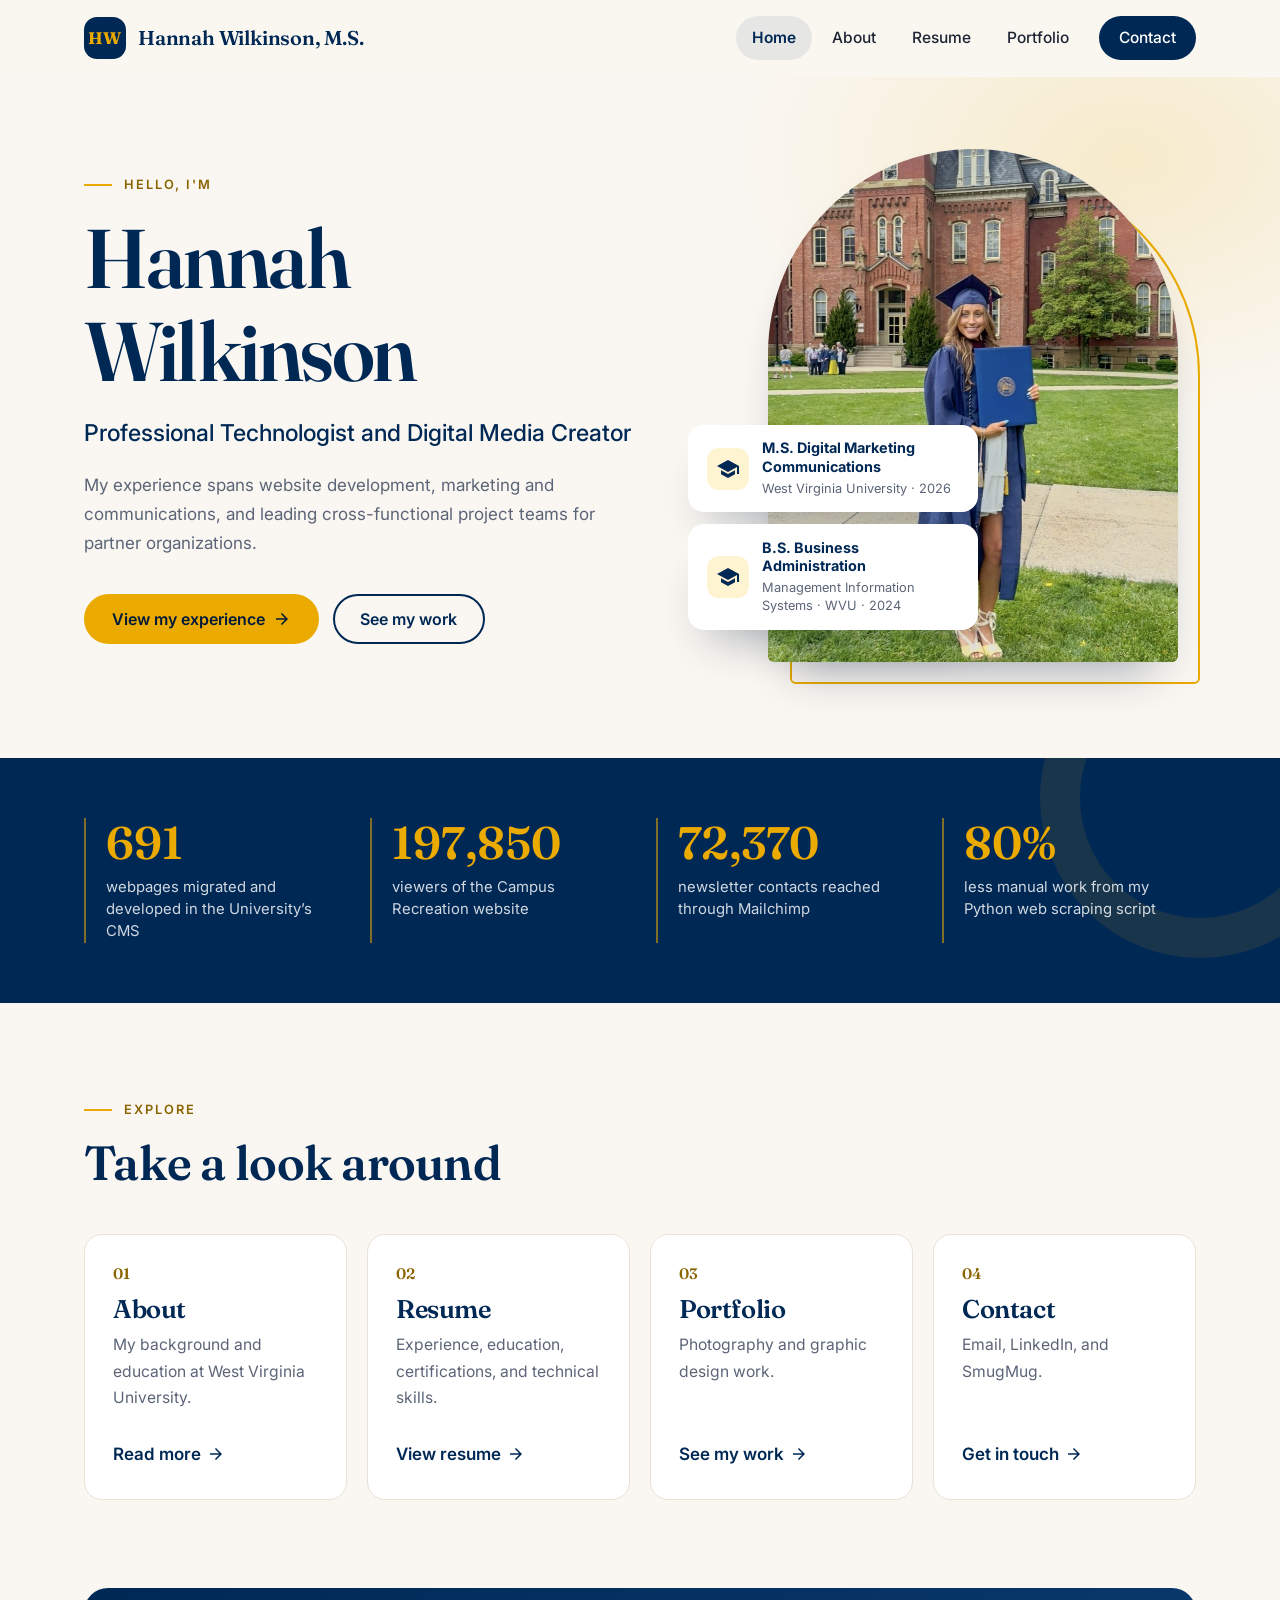
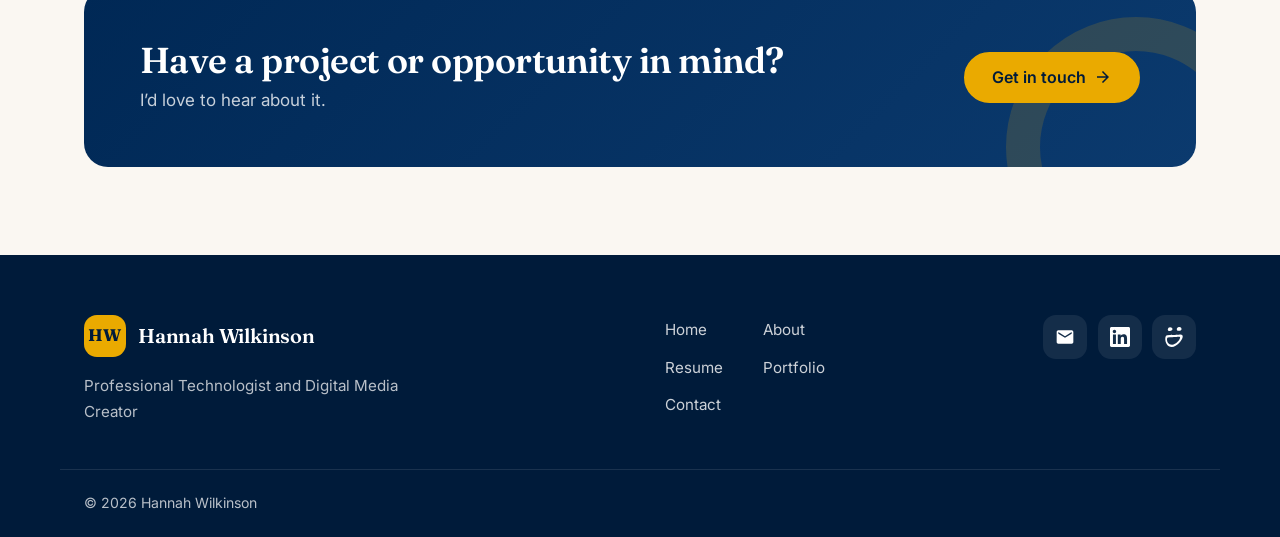
==== commit f84df11e: "Swap hero photos: cap and gown on home, white dress on contact Co-Authored-By: Claude Opus 5.5 <nore" ====
--- a/index.html
+++ b/index.html
@@ -53,7 +53,7 @@
           <div class="hero-media">
             <div class="hero-frame">
               <div class="hero-photo">
-                <img src="images/about/hannah-portrait.jpg" width="800" height="1000" fetchpriority="high" alt="Hannah Wilkinson smiling over her shoulder in a white dress and graduation stole, in front of a historic red-brick campus building." />
+                <img src="images/about/hannah-cap-and-gown-home.jpg" width="800" height="1000" fetchpriority="high" alt="Hannah Wilkinson smiling in a navy cap and gown, holding her diploma cover on the lawn in front of a red-brick campus building with a clock tower." />
               </div>
             </div>
             <div class="hero-badges">
